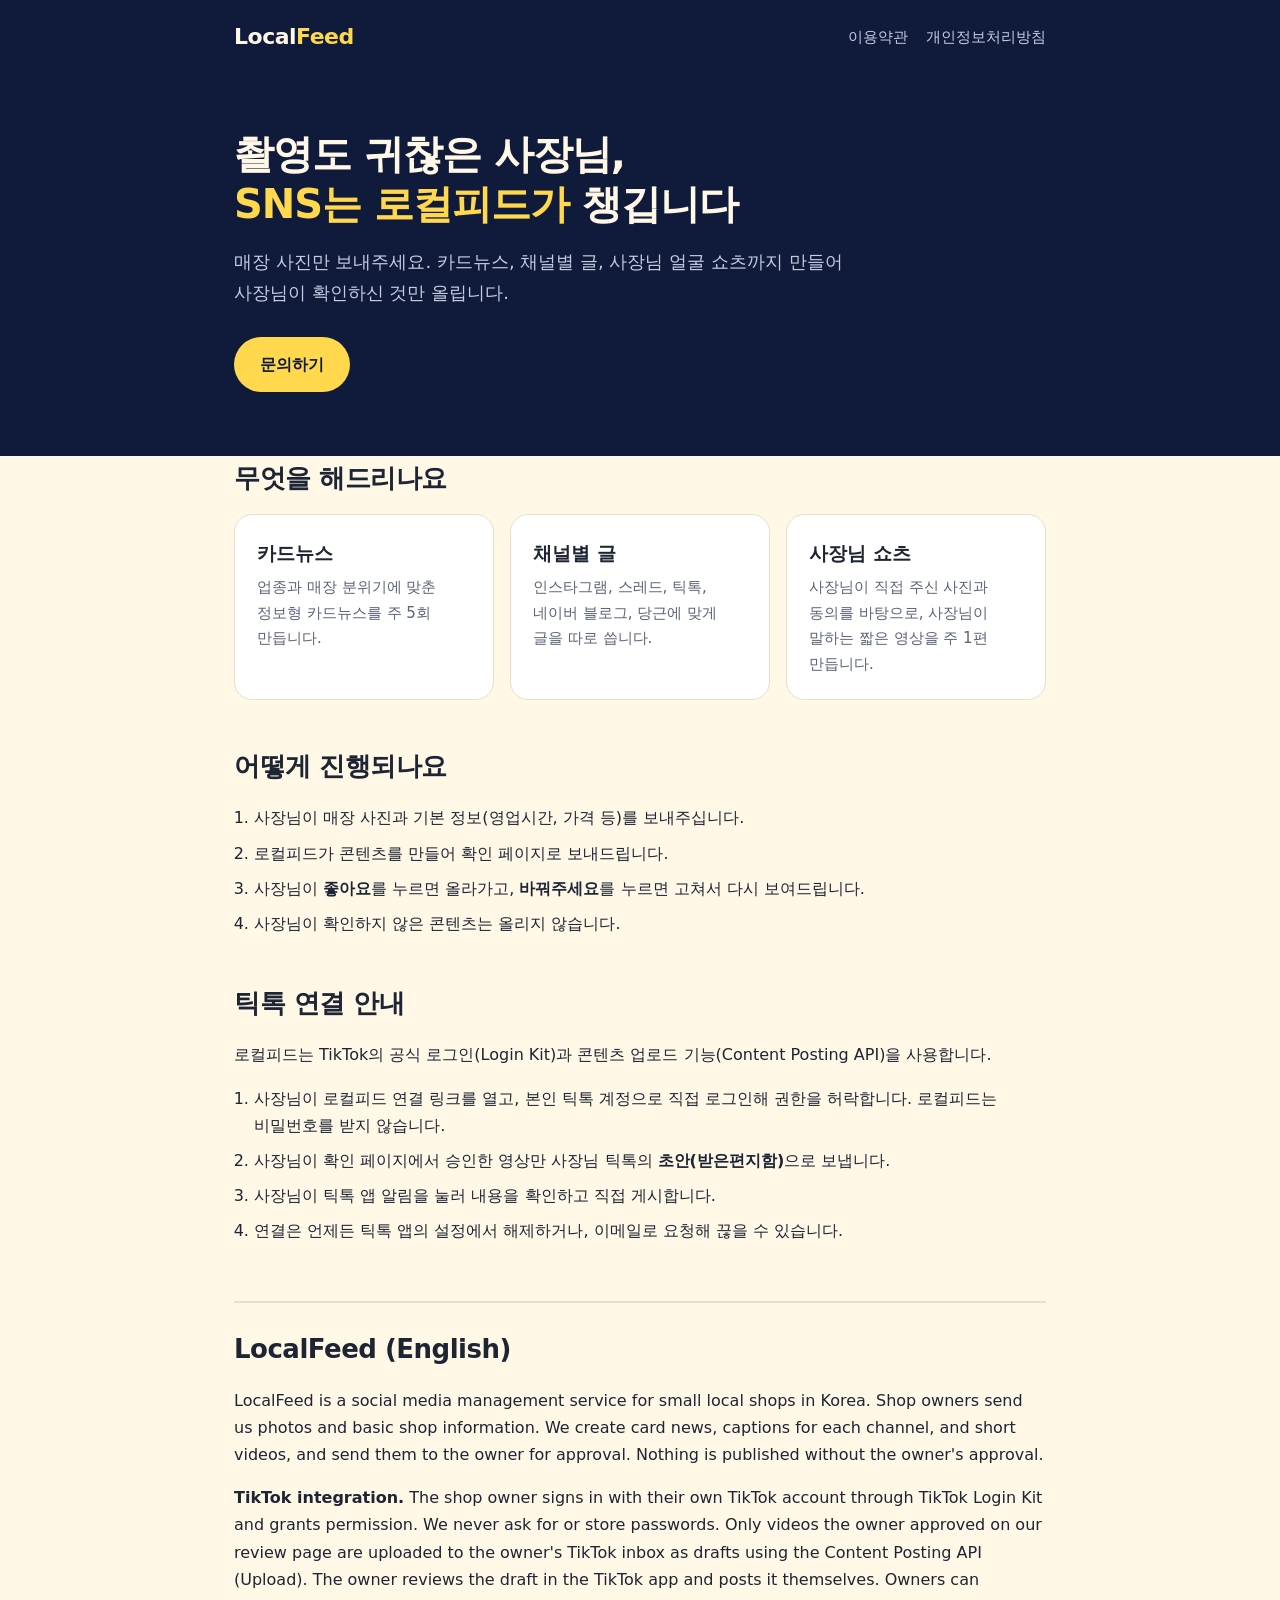
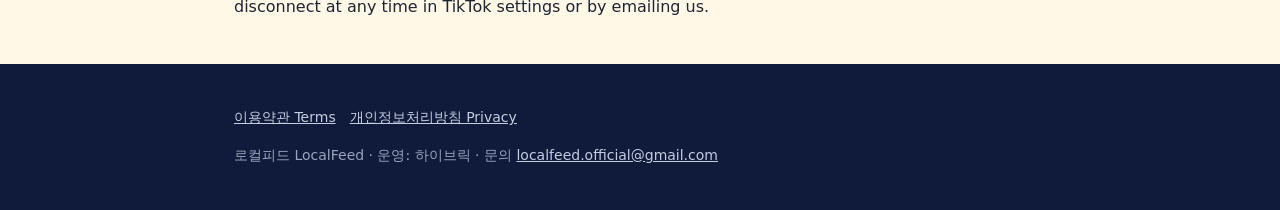
==== index.html @ d5847ce6 "Add files via upload" ====
<!DOCTYPE html>
<html lang="ko">
<head>
<meta charset="utf-8">
<meta name="viewport" content="width=device-width,initial-scale=1">
<title>로컬피드 LocalFeed · 동네 매장 SNS 운영 대행</title>
<meta name="description" content="사진만 보내주시면 인스타그램, 릴스, 스레드, 틱톡, 블로그, 당근까지 사장님 확인 후 올려드립니다.">
<link rel="stylesheet" href="style.css">
</head>
<body>
<header>
  <div class="wrap">
    <nav>
      <a class="logo" href="index.html">Local<b>Feed</b></a>
      <div class="links"><a href="terms.html">이용약관</a><a href="privacy.html">개인정보처리방침</a></div>
    </nav>
    <div class="hero">
      <h1>촬영도 귀찮은 사장님,<br><em>SNS는 로컬피드가</em> 챙깁니다</h1>
      <p>매장 사진만 보내주세요. 카드뉴스, 채널별 글, 사장님 얼굴 쇼츠까지 만들어 사장님이 확인하신 것만 올립니다.</p>
      <a class="btn" href="mailto:localfeed.official@gmail.com">문의하기</a>
    </div>
  </div>
</header>

<main class="wrap">
  <section>
    <h2>무엇을 해드리나요</h2>
    <div class="cards">
      <div class="card"><h3>카드뉴스</h3><p>업종과 매장 분위기에 맞춘 정보형 카드뉴스를 주 5회 만듭니다.</p></div>
      <div class="card"><h3>채널별 글</h3><p>인스타그램, 스레드, 틱톡, 네이버 블로그, 당근에 맞게 글을 따로 씁니다.</p></div>
      <div class="card"><h3>사장님 쇼츠</h3><p>사장님이 직접 주신 사진과 동의를 바탕으로, 사장님이 말하는 짧은 영상을 주 1편 만듭니다.</p></div>
    </div>
  </section>

  <section>
    <h2>어떻게 진행되나요</h2>
    <ol class="steps">
      <li>사장님이 매장 사진과 기본 정보(영업시간, 가격 등)를 보내주십니다.</li>
      <li>로컬피드가 콘텐츠를 만들어 확인 페이지로 보내드립니다.</li>
      <li>사장님이 <b>좋아요</b>를 누르면 올라가고, <b>바꿔주세요</b>를 누르면 고쳐서 다시 보여드립니다.</li>
      <li>사장님이 확인하지 않은 콘텐츠는 올리지 않습니다.</li>
    </ol>
  </section>

  <section>
    <h2>틱톡 연결 안내</h2>
    <p>로컬피드는 TikTok의 공식 로그인(Login Kit)과 콘텐츠 업로드 기능(Content Posting API)을 사용합니다.</p>
    <ol class="steps">
      <li>사장님이 로컬피드 연결 링크를 열고, 본인 틱톡 계정으로 직접 로그인해 권한을 허락합니다. 로컬피드는 비밀번호를 받지 않습니다.</li>
      <li>사장님이 확인 페이지에서 승인한 영상만 사장님 틱톡의 <b>초안(받은편지함)</b>으로 보냅니다.</li>
      <li>사장님이 틱톡 앱 알림을 눌러 내용을 확인하고 직접 게시합니다.</li>
      <li>연결은 언제든 틱톡 앱의 설정에서 해제하거나, 이메일로 요청해 끊을 수 있습니다.</li>
    </ol>
  </section>

  <section class="en">
    <h2>LocalFeed (English)</h2>
    <p>LocalFeed is a social media management service for small local shops in Korea. Shop owners send us photos and basic shop information. We create card news, captions for each channel, and short videos, and send them to the owner for approval. Nothing is published without the owner's approval.</p>
    <p><b>TikTok integration.</b> The shop owner signs in with their own TikTok account through TikTok Login Kit and grants permission. We never ask for or store passwords. Only videos the owner approved on our review page are uploaded to the owner's TikTok inbox as drafts using the Content Posting API (Upload). The owner reviews the draft in the TikTok app and posts it themselves. Owners can disconnect at any time in TikTok settings or by emailing us.</p>
  </section>
</main>

<footer>
  <div class="wrap">
    <p><a href="terms.html">이용약관 Terms</a><a href="privacy.html">개인정보처리방침 Privacy</a></p>
    <p>로컬피드 LocalFeed · 운영: 하이브릭 · 문의 <a href="mailto:localfeed.official@gmail.com">localfeed.official@gmail.com</a></p>
  </div>
</footer>
</body>
</html>
---- style.css ----
:root{--navy:#101B3B;--yellow:#FFD84D;--cream:#FFF8E7;--ink:#1d2433;--muted:#5b6478;--line:#e6dfcc}
*{box-sizing:border-box}
html,body{margin:0}
body{font-family:"Pretendard","Apple SD Gothic Neo","Noto Sans KR",system-ui,sans-serif;color:var(--ink);background:var(--cream);line-height:1.7;word-break:keep-all}
a{color:var(--navy)}
header{background:var(--navy);color:var(--cream)}
.wrap{max-width:860px;margin:0 auto;padding:0 24px}
nav{display:flex;align-items:center;justify-content:space-between;padding:18px 0}
.logo{font-weight:900;font-size:22px;color:var(--cream);text-decoration:none;letter-spacing:-.5px}
.logo b{color:var(--yellow)}
nav .links a{color:#c5cce0;text-decoration:none;margin-left:18px;font-size:15px}
.hero{padding:56px 0 64px}
.hero h1{font-size:40px;line-height:1.25;margin:0 0 18px;letter-spacing:-1px}
.hero h1 em{font-style:normal;color:var(--yellow)}
.hero p{font-size:18px;color:#c5cce0;margin:0 0 28px;max-width:620px}
.btn{display:inline-block;background:var(--yellow);color:var(--navy);font-weight:800;padding:14px 26px;border-radius:999px;text-decoration:none}
main{padding:48px 0 64px}
section{margin-bottom:44px}
h2{font-size:26px;letter-spacing:-.5px;margin:0 0 14px}
h3{font-size:19px;margin:28px 0 8px}
.cards{display:grid;grid-template-columns:repeat(auto-fit,minmax(230px,1fr));gap:16px}
.card{background:#fff;border:1px solid var(--line);border-radius:18px;padding:22px}
.card h3{margin:0 0 6px}
.card p{margin:0;color:var(--muted);font-size:15px}
ol.steps{padding-left:20px}
ol.steps li{margin-bottom:8px}
table{width:100%;border-collapse:collapse;background:#fff;border-radius:12px;overflow:hidden;font-size:15px}
th,td{border:1px solid var(--line);padding:10px 12px;text-align:left;vertical-align:top}
th{background:#f4efe0}
.doc h2{margin-top:36px;font-size:21px}
.doc p,.doc li{font-size:15.5px}
.note{background:#fff;border-left:4px solid var(--yellow);padding:14px 18px;border-radius:8px;font-size:15px}
.en{border-top:2px solid var(--line);margin-top:56px;padding-top:24px}
footer{background:var(--navy);color:#9aa3bb;font-size:14px;padding:28px 0}
footer a{color:#c5cce0;margin-right:14px}
@media(max-width:600px){.hero h1{font-size:30px}nav .links a{margin-left:12px}}
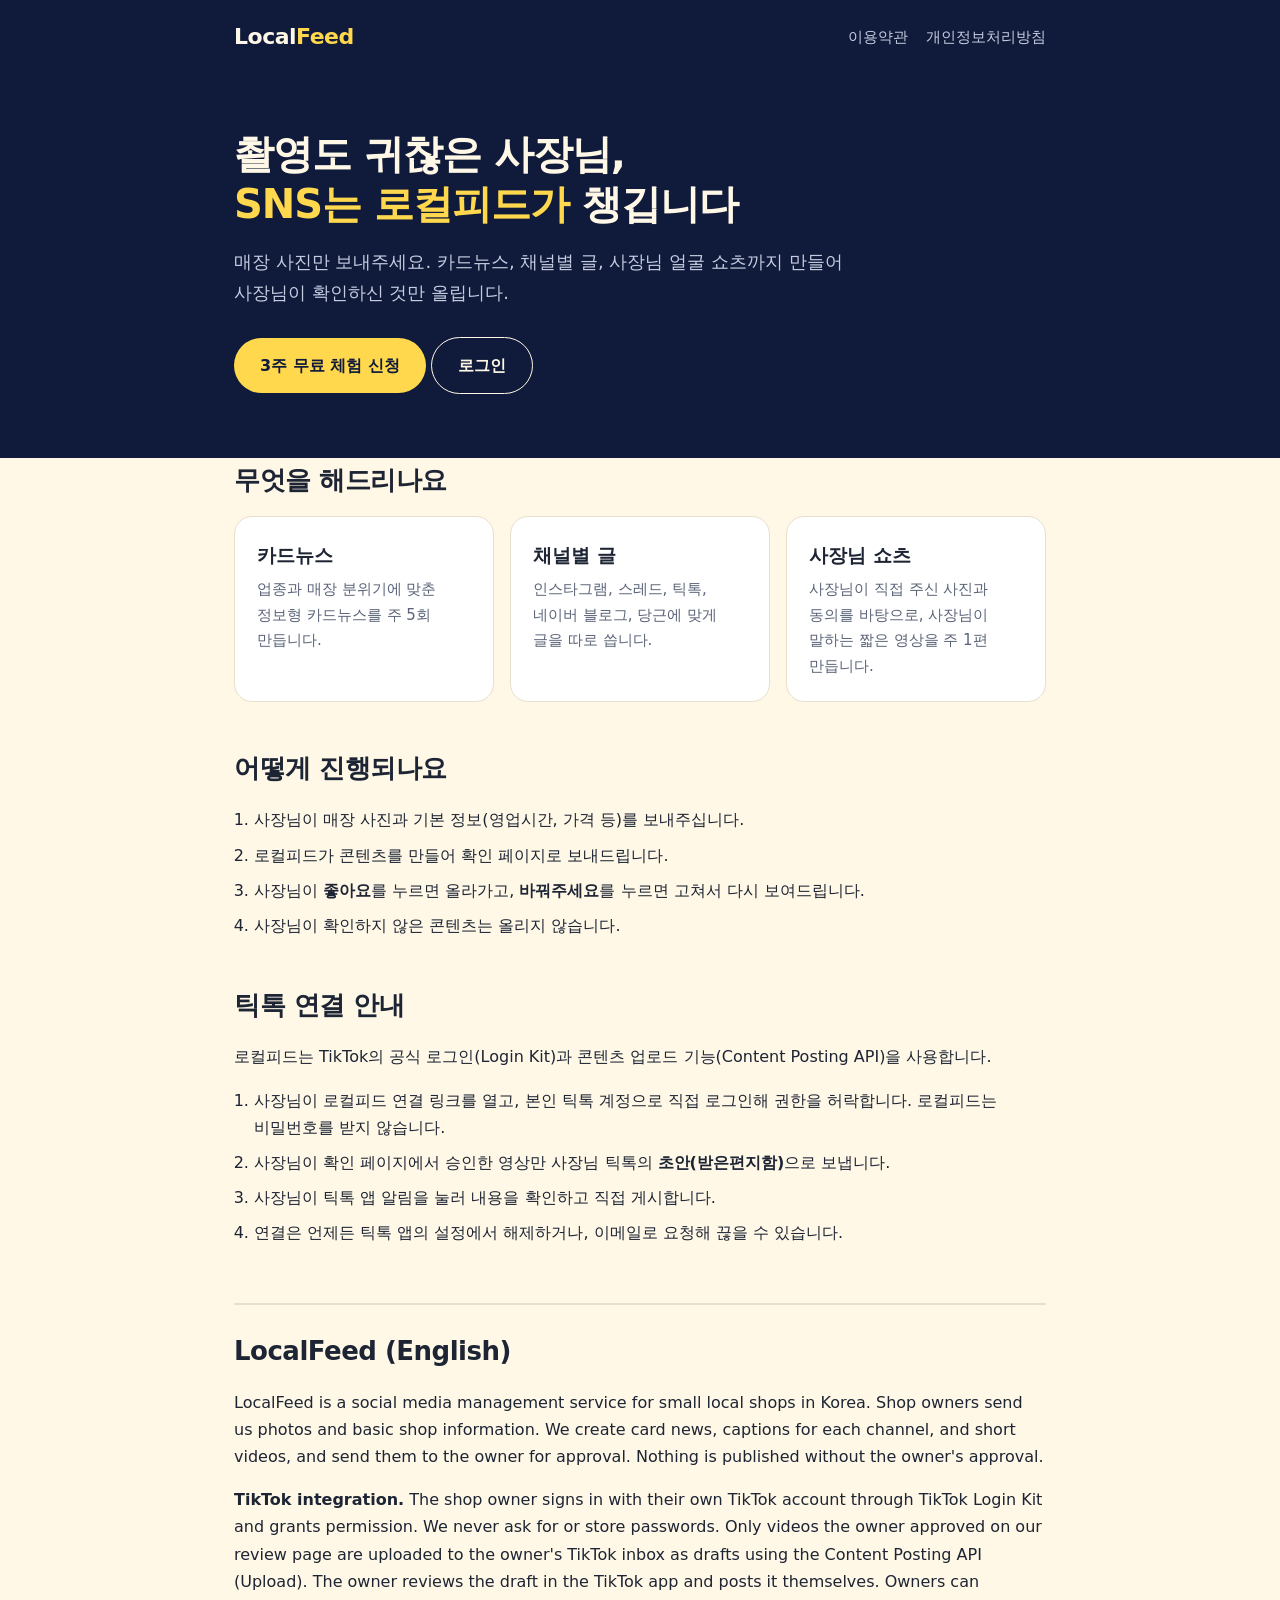
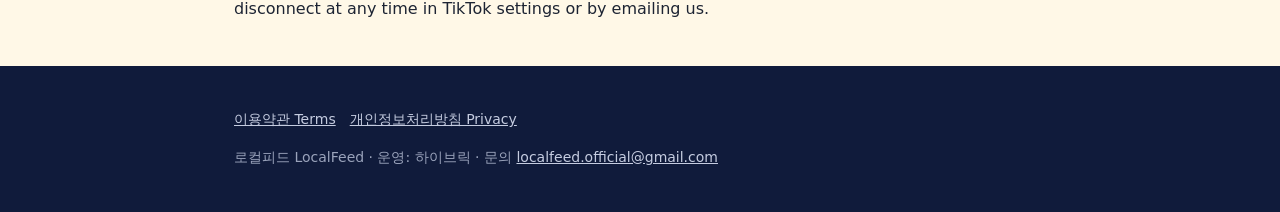
==== commit d964e7df: "Add files via upload" ====
--- a/index.html
+++ b/index.html
@@ -17,7 +17,7 @@
     <div class="hero">
       <h1>촬영도 귀찮은 사장님,<br><em>SNS는 로컬피드가</em> 챙깁니다</h1>
       <p>매장 사진만 보내주세요. 카드뉴스, 채널별 글, 사장님 얼굴 쇼츠까지 만들어 사장님이 확인하신 것만 올립니다.</p>
-      <a class="btn" href="mailto:localfeed.official@gmail.com">문의하기</a>
+      <a class="btn" href="start.html">3주 무료 체험 신청</a> <a class="btn" style="background:transparent;color:inherit;border:1px solid currentColor" href="start.html#login">로그인</a>
     </div>
   </div>
 </header>
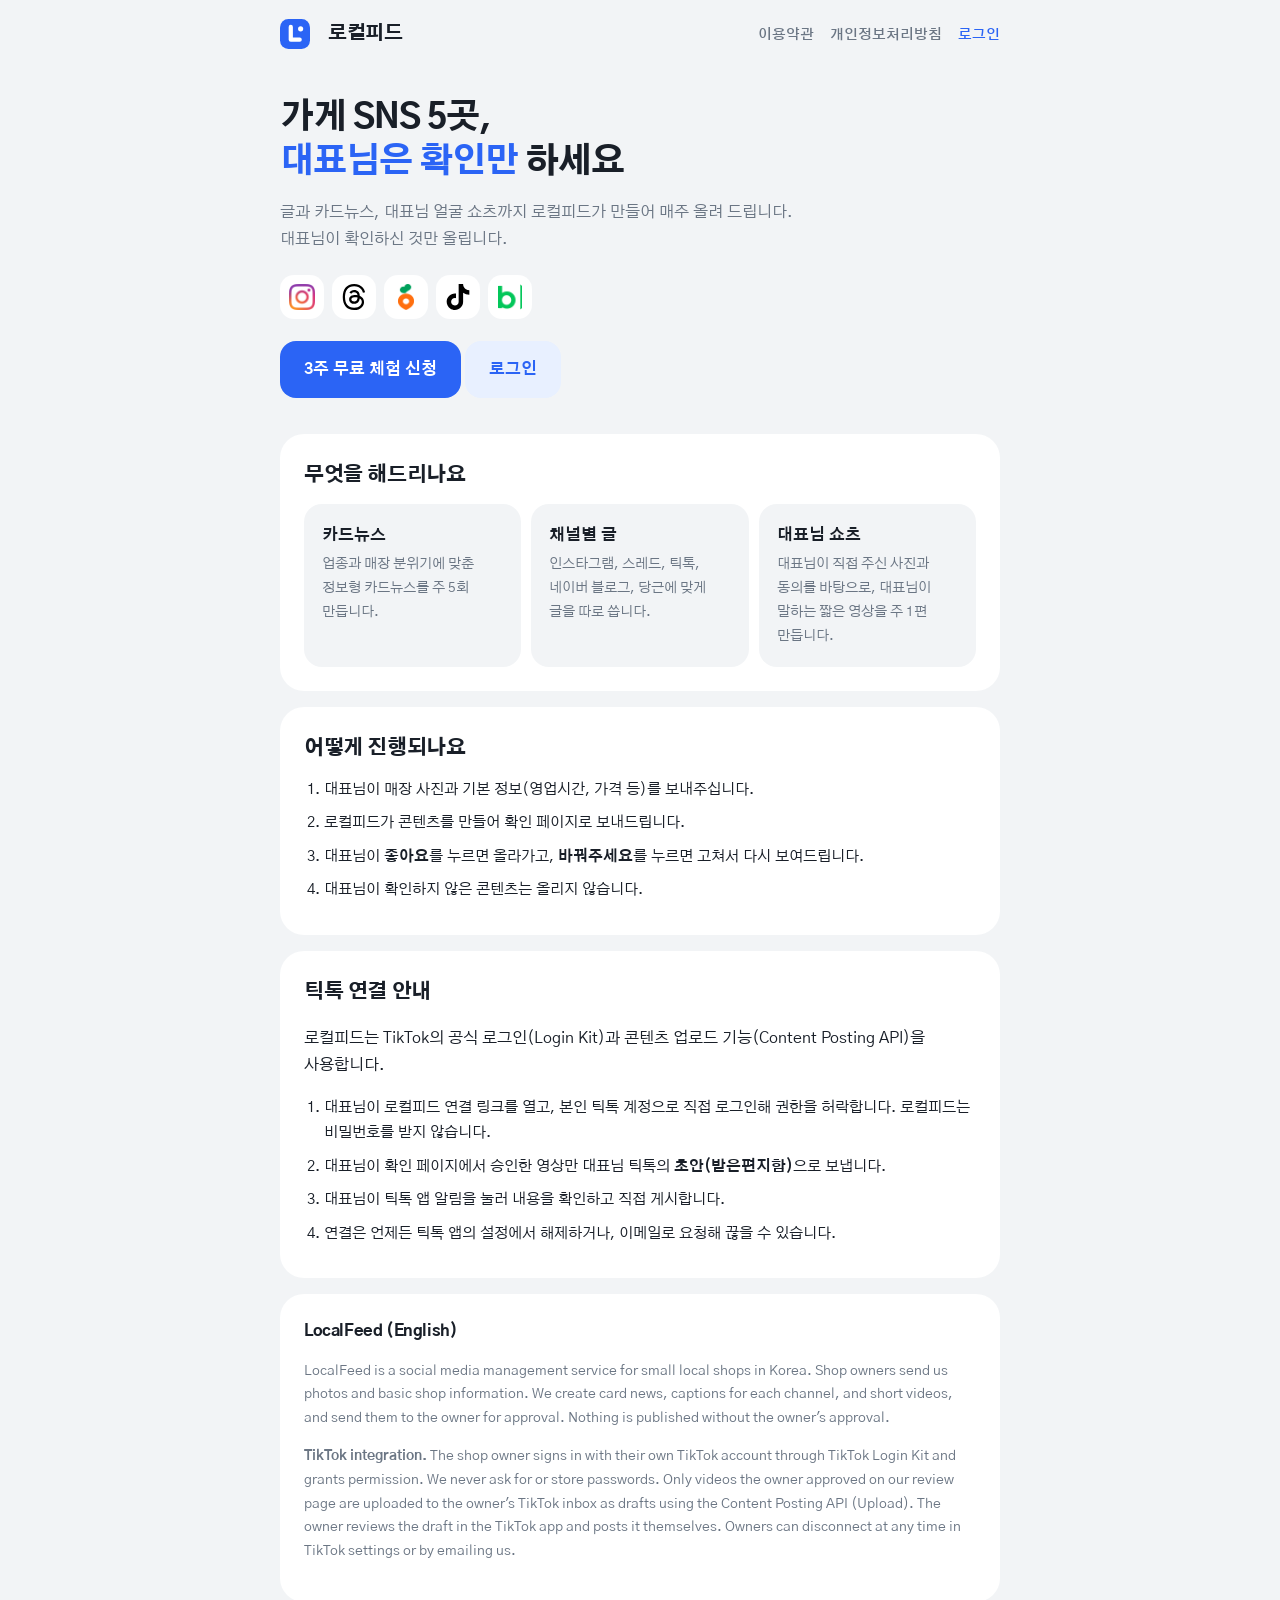
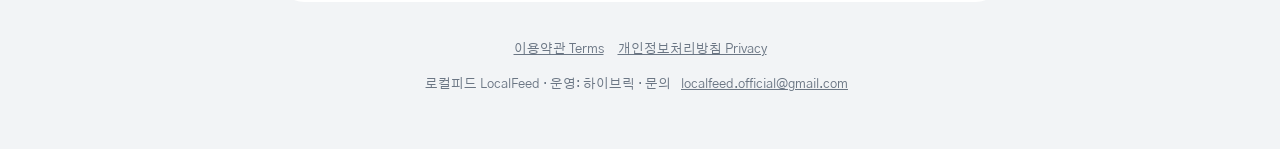
==== commit a9acb7e8: "Add files via upload" ====
--- a/index.html
+++ b/index.html
@@ -4,7 +4,8 @@
 <meta charset="utf-8">
 <meta name="viewport" content="width=device-width,initial-scale=1">
 <title>로컬피드 LocalFeed · 동네 매장 SNS 운영 대행</title>
-<meta name="description" content="사진만 보내주시면 인스타그램, 릴스, 스레드, 틱톡, 블로그, 당근까지 사장님 확인 후 올려드립니다.">
+<meta name="description" content="사진만 보내주시면 인스타그램, 릴스, 스레드, 틱톡, 블로그, 당근까지 대표님 확인 후 올려드립니다.">
+<link rel="icon" href="icons/logo.svg">
 <link rel="stylesheet" href="style.css">
 </head>
 <body>
@@ -12,12 +13,13 @@
   <div class="wrap">
     <nav>
       <a class="logo" href="index.html">Local<b>Feed</b></a>
-      <div class="links"><a href="terms.html">이용약관</a><a href="privacy.html">개인정보처리방침</a></div>
+      <div class="links"><a href="terms.html">이용약관</a><a href="privacy.html">개인정보처리방침</a><a class="cta" href="start.html#login">로그인</a></div>
     </nav>
     <div class="hero">
-      <h1>촬영도 귀찮은 사장님,<br><em>SNS는 로컬피드가</em> 챙깁니다</h1>
-      <p>매장 사진만 보내주세요. 카드뉴스, 채널별 글, 사장님 얼굴 쇼츠까지 만들어 사장님이 확인하신 것만 올립니다.</p>
-      <a class="btn" href="start.html">3주 무료 체험 신청</a> <a class="btn" style="background:transparent;color:inherit;border:1px solid currentColor" href="start.html#login">로그인</a>
+      <h1>가게 SNS 5곳,<br><em>대표님은 확인만</em> 하세요</h1>
+      <p>글과 카드뉴스, 대표님 얼굴 쇼츠까지 로컬피드가 만들어 매주 올려 드립니다. 대표님이 확인하신 것만 올립니다.</p>
+      <div class="logos"><img src="icons/instagram.png" alt="인스타그램"><img src="icons/threads.svg" alt="스레드"><img src="icons/daangn.png" alt="당근"><img src="icons/tiktok.svg" alt="틱톡"><img src="icons/naver-blog.png" alt="네이버 블로그"></div>
+      <a class="btn" href="start.html">3주 무료 체험 신청</a> <a class="btn ghost" href="start.html#login">로그인</a>
     </div>
   </div>
 </header>
@@ -28,17 +30,17 @@
     <div class="cards">
       <div class="card"><h3>카드뉴스</h3><p>업종과 매장 분위기에 맞춘 정보형 카드뉴스를 주 5회 만듭니다.</p></div>
       <div class="card"><h3>채널별 글</h3><p>인스타그램, 스레드, 틱톡, 네이버 블로그, 당근에 맞게 글을 따로 씁니다.</p></div>
-      <div class="card"><h3>사장님 쇼츠</h3><p>사장님이 직접 주신 사진과 동의를 바탕으로, 사장님이 말하는 짧은 영상을 주 1편 만듭니다.</p></div>
+      <div class="card"><h3>대표님 쇼츠</h3><p>대표님이 직접 주신 사진과 동의를 바탕으로, 대표님이 말하는 짧은 영상을 주 1편 만듭니다.</p></div>
     </div>
   </section>
 
   <section>
     <h2>어떻게 진행되나요</h2>
     <ol class="steps">
-      <li>사장님이 매장 사진과 기본 정보(영업시간, 가격 등)를 보내주십니다.</li>
+      <li>대표님이 매장 사진과 기본 정보(영업시간, 가격 등)를 보내주십니다.</li>
       <li>로컬피드가 콘텐츠를 만들어 확인 페이지로 보내드립니다.</li>
-      <li>사장님이 <b>좋아요</b>를 누르면 올라가고, <b>바꿔주세요</b>를 누르면 고쳐서 다시 보여드립니다.</li>
-      <li>사장님이 확인하지 않은 콘텐츠는 올리지 않습니다.</li>
+      <li>대표님이 <b>좋아요</b>를 누르면 올라가고, <b>바꿔주세요</b>를 누르면 고쳐서 다시 보여드립니다.</li>
+      <li>대표님이 확인하지 않은 콘텐츠는 올리지 않습니다.</li>
     </ol>
   </section>
 
@@ -46,9 +48,9 @@
     <h2>틱톡 연결 안내</h2>
     <p>로컬피드는 TikTok의 공식 로그인(Login Kit)과 콘텐츠 업로드 기능(Content Posting API)을 사용합니다.</p>
     <ol class="steps">
-      <li>사장님이 로컬피드 연결 링크를 열고, 본인 틱톡 계정으로 직접 로그인해 권한을 허락합니다. 로컬피드는 비밀번호를 받지 않습니다.</li>
-      <li>사장님이 확인 페이지에서 승인한 영상만 사장님 틱톡의 <b>초안(받은편지함)</b>으로 보냅니다.</li>
-      <li>사장님이 틱톡 앱 알림을 눌러 내용을 확인하고 직접 게시합니다.</li>
+      <li>대표님이 로컬피드 연결 링크를 열고, 본인 틱톡 계정으로 직접 로그인해 권한을 허락합니다. 로컬피드는 비밀번호를 받지 않습니다.</li>
+      <li>대표님이 확인 페이지에서 승인한 영상만 대표님 틱톡의 <b>초안(받은편지함)</b>으로 보냅니다.</li>
+      <li>대표님이 틱톡 앱 알림을 눌러 내용을 확인하고 직접 게시합니다.</li>
       <li>연결은 언제든 틱톡 앱의 설정에서 해제하거나, 이메일로 요청해 끊을 수 있습니다.</li>
     </ol>
   </section>
--- a/style.css
+++ b/style.css
@@ -1,36 +1,50 @@
-:root{--navy:#101B3B;--yellow:#FFD84D;--cream:#FFF8E7;--ink:#1d2433;--muted:#5b6478;--line:#e6dfcc}
+/* 로컬피드 공통(안내·약관·연결 화면). 시작하기·운영 화면(a.css)과 같은 색과 모양을 쓴다. */
+@import url('https://fonts.googleapis.com/css2?family=Gothic+A1:wght@400;500;600;700;800&family=Noto+Sans+KR:wght@400;500;700&display=swap');
+:root{--navy:#191F28;--yellow:#2B64F5;--cream:#F2F4F6;--ink:#191F28;--muted:#6B7684;--line:#E5E8EB;--b:#2B64F5;--soft:#E8F0FF}
 *{box-sizing:border-box}
 html,body{margin:0}
-body{font-family:"Pretendard","Apple SD Gothic Neo","Noto Sans KR",system-ui,sans-serif;color:var(--ink);background:var(--cream);line-height:1.7;word-break:keep-all}
-a{color:var(--navy)}
-header{background:var(--navy);color:var(--cream)}
-.wrap{max-width:860px;margin:0 auto;padding:0 24px}
+body{font-family:'Gothic A1','Noto Sans KR',"Apple SD Gothic Neo",system-ui,sans-serif;color:var(--ink);background:var(--cream);line-height:1.7;word-break:keep-all;-webkit-font-smoothing:antialiased}
+a{color:var(--b)}
+header{background:transparent;color:var(--ink)}
+.wrap{max-width:760px;margin:0 auto;padding:0 20px}
 nav{display:flex;align-items:center;justify-content:space-between;padding:18px 0}
-.logo{font-weight:900;font-size:22px;color:var(--cream);text-decoration:none;letter-spacing:-.5px}
-.logo b{color:var(--yellow)}
-nav .links a{color:#c5cce0;text-decoration:none;margin-left:18px;font-size:15px}
-.hero{padding:56px 0 64px}
-.hero h1{font-size:40px;line-height:1.25;margin:0 0 18px;letter-spacing:-1px}
-.hero h1 em{font-style:normal;color:var(--yellow)}
-.hero p{font-size:18px;color:#c5cce0;margin:0 0 28px;max-width:620px}
-.btn{display:inline-block;background:var(--yellow);color:var(--navy);font-weight:800;padding:14px 26px;border-radius:999px;text-decoration:none}
-main{padding:48px 0 64px}
-section{margin-bottom:44px}
-h2{font-size:26px;letter-spacing:-.5px;margin:0 0 14px}
-h3{font-size:19px;margin:28px 0 8px}
-.cards{display:grid;grid-template-columns:repeat(auto-fit,minmax(230px,1fr));gap:16px}
-.card{background:#fff;border:1px solid var(--line);border-radius:18px;padding:22px}
-.card h3{margin:0 0 6px}
-.card p{margin:0;color:var(--muted);font-size:15px}
-ol.steps{padding-left:20px}
-ol.steps li{margin-bottom:8px}
-table{width:100%;border-collapse:collapse;background:#fff;border-radius:12px;overflow:hidden;font-size:15px}
+.logo{display:inline-flex;align-items:center;gap:9px;font-size:0;text-decoration:none;color:var(--ink)}
+.logo::before{content:"";width:30px;height:30px;background:url(icons/logo.svg) center/contain no-repeat;flex:none}
+.logo::after{content:"로컬피드";font-size:19px;font-weight:800;letter-spacing:-.4px}
+.logo b{display:none}
+nav .links a{color:var(--muted);text-decoration:none;margin-left:16px;font-size:14px;font-weight:600}
+nav .links a.cta{color:var(--b)}
+.hero{padding:28px 0 36px}
+.hero h1{font-size:34px;line-height:1.3;margin:0 0 14px;letter-spacing:-1px;font-weight:800}
+.hero h1 em{font-style:normal;color:var(--b)}
+.hero p{font-size:16px;color:var(--muted);margin:0 0 22px;max-width:560px}
+.hero .logos{display:flex;gap:8px;margin:0 0 22px}
+.hero .logos img{width:44px;height:44px;padding:9px;background:#fff;border-radius:14px;object-fit:contain}
+.btn{display:inline-block;background:var(--b);color:#fff;font-weight:700;padding:15px 24px;border-radius:16px;text-decoration:none;font-size:16px}
+.btn.ghost{background:var(--soft);color:var(--b)}
+main{padding:8px 0 56px}
+main>h1{font-size:28px;letter-spacing:-.8px;margin:14px 0 6px;font-weight:800}
+section{margin-bottom:16px;background:#fff;border-radius:24px;padding:24px}
+h2{font-size:20px;letter-spacing:-.4px;margin:0 0 12px;font-weight:800}
+h3{font-size:16px;margin:22px 0 6px}
+.cards{display:grid;grid-template-columns:repeat(auto-fit,minmax(200px,1fr));gap:10px}
+.card{background:var(--cream);border:0;border-radius:18px;padding:18px}
+.card h3{margin:0 0 4px}
+.card p{margin:0;color:var(--muted);font-size:14px}
+ol.steps{padding-left:20px;margin:0}
+ol.steps li{margin-bottom:8px;font-size:15px}
+table{width:100%;border-collapse:collapse;background:#fff;border-radius:12px;overflow:hidden;font-size:14px}
 th,td{border:1px solid var(--line);padding:10px 12px;text-align:left;vertical-align:top}
-th{background:#f4efe0}
-.doc h2{margin-top:36px;font-size:21px}
-.doc p,.doc li{font-size:15.5px}
-.note{background:#fff;border-left:4px solid var(--yellow);padding:14px 18px;border-radius:8px;font-size:15px}
-.en{border-top:2px solid var(--line);margin-top:56px;padding-top:24px}
-footer{background:var(--navy);color:#9aa3bb;font-size:14px;padding:28px 0}
-footer a{color:#c5cce0;margin-right:14px}
-@media(max-width:600px){.hero h1{font-size:30px}nav .links a{margin-left:12px}}
+th{background:var(--cream)}
+.doc{background:#fff;border-radius:24px;padding:28px 24px;margin-bottom:24px}
+.doc h1{font-size:26px;letter-spacing:-.6px;margin:0 0 8px}
+.doc h2{margin-top:32px;font-size:18px}
+.doc p,.doc li{font-size:15px}
+.note{background:var(--soft);border-left:0;padding:14px 18px;border-radius:14px;font-size:14px}
+.box{background:#fff!important;border:0!important;border-radius:24px!important;padding:24px!important;margin-top:16px}
+.big{border-radius:16px!important;width:100%;font-family:inherit}
+.en{border-top:0;margin-top:16px;color:var(--muted);font-size:14px}
+.en h2{font-size:16px;color:var(--ink)}
+footer{background:transparent;color:var(--muted);font-size:13px;padding:8px 0 40px;text-align:center}
+footer a{color:var(--muted);margin:0 7px}
+@media(max-width:600px){.hero h1{font-size:28px}nav .links a{margin-left:12px}section{padding:20px}}
